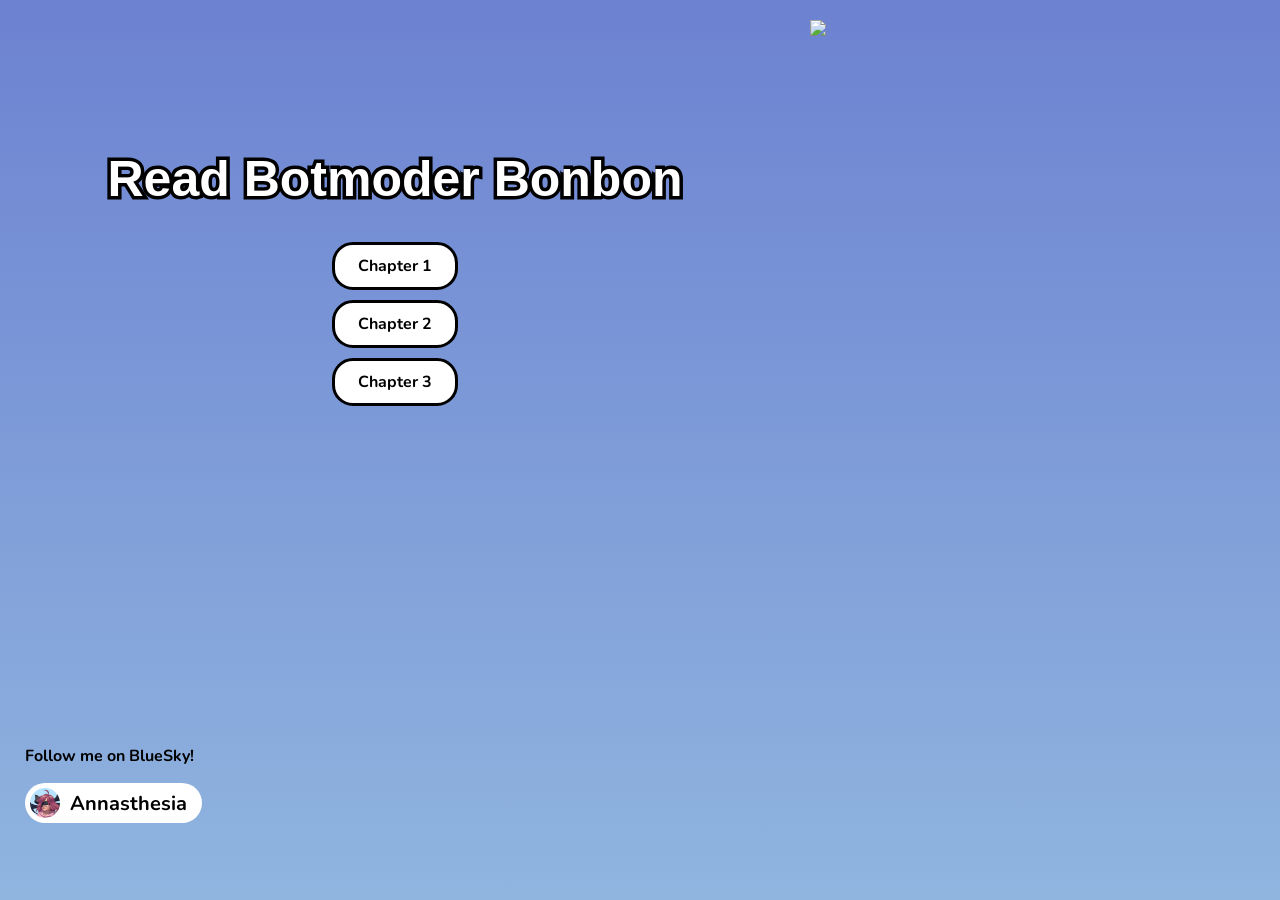
==== index.html @ 61ef23ca "chapter 3 release" ====
<!DOCTYPE html>

<html lang="en">
<head>
    <meta charset="utf-8" />
    <meta name="author" content="Anna"/>
    <meta name="keywords" content="botmoder, bonbon, comic"/>
    <meta name="description" content="Botmoder Bonbon is a webcomic about a girl who goes outside for the first time and gains the ability to become a robot."/>
    <title>Botmoder Bonbon</title>
    
    <meta property="og:image:secure_url" content="https://dazypatch.github.io/annasthesia/images/bonnie-jump.jpg" />
    <meta property="og:image" content="https://dazypatch.github.io/annasthesia/images/bonnie-jump.jpg" />
    <meta property="og:title" content="Read Botmoder Bonbon Online" />
    <meta property="og:site_name" content="Botmoder Bonbon" />
    <meta property="og:description" content="Botmoder Bonbon is a webcomic about a girl who goes outside for the first time and gains the ability to become a robot." />
    <link rel="icon" type="image/x-icon" href="./images/favicon.ico">

    <link href='https://fonts.googleapis.com/css?family=Nunito' rel='stylesheet'>
    <link rel="stylesheet" href="./css/basicStyle.css" type="text/css" media="all" />
    
    <script type="text/javascript" src="./js/globalVariables.js"></script>
    <script type="text/javascript" src="./js/includeExtension.js"></script>
    
</head>
<body>

    
    <div class="full-width">
    
        <div class="main-container">

            <div class="menu-container">

                <h1 class="read-botmoder fix-stroke">Read Botmoder Bonbon</h1>
                    
                <a class="backButton" href = "./Readers/read.html?ch=1">
                    Chapter 1
                </a>
                <a class="backButton" href = "./Readers/read.html?ch=2">
                    Chapter 2
                </a>
                <a class="backButton" href = "./Readers/read.html?ch=3">
                    Chapter 3
                </a>
            </div>
            
            <div class="img-container">
                <img src="./images/coverPlaceholder.png" class="cover-image">
            </div>

        </div>

        <div class="bottom-bar">
            <p>Follow me on BlueSky!</p>
            <a href="https://bsky.app/profile/annasthesia.bsky.social">
                <img src="./images/bskypfp.png" class="bsky-pfp">
                <div class="bsky-name">Annasthesia</div>
            </a>

        </div>
    </div>

    
    


</body>
</html>
---- css/basicStyle.css ----
:root{
    --back-button-container-height: 60px;
}
.website-logo{
    width: 200px;
}
body{
    background-color:rgb(132, 190, 255);
    margin: 0;

}
.full-width{
    background-image: linear-gradient(to bottom, rgb(108, 130, 209), rgb(144, 181, 223));
    height:100vh;
    /* background-image: linear-gradient(to bottom, rgb(224, 235, 255), rgb(132, 190, 255)); */
    /* background-color: rgb(108, 130, 209); */
}
.main-header{
    /* display:none; */
    position:fixed;
    background: none;
}
.main-container{
    display:flex;
    height: 80%;
}
.menu-container{
    flex:2;
}
@media (max-width: 1000px) {
    .img-container{
        overflow:hidden;
        /* height:700px !important; */
        display:block;
        width: 50%;
        /* height:100% !important; */
    }
    .cover-image{
        width: 100%;
        object-fit: contain;
    }
    .menu-container{
        width:50%;
        padding-bottom:150px;
    }
    .main-container{
        display:flex;
    }
    .read-botmoder{
        margin: 0 !important;
        padding: 300px 0 0 0;
    }
    :root{
        --back-button-container-height : 120px;
    }
    .backButton{
        font-size:x-large;
    }
}

.img-container{
    /* position:sticky; */
    /* top:0px; */
    /* display:flex; */
    /* flex:1; */
    /* height: 100vh; */
    width: 450px;
    padding: 20px;
}
.cover-image{
    /* height: 100%; */
    /* width:100%; */
    height:100%;
    width:auto;
}


.read-botmoder{
    font: bold 50px Arial;
    color:white;
    margin-top:150px;
    text-align:center;
    -webkit-text-stroke: 7px black;

}
.fix-stroke {
   paint-order: stroke fill;
}

.backButton{

    

    height: calc(var(--back-button-container-height) * 0.7);
    width: calc(var(--back-button-container-height) * 2);
    background-color: white;
    border: 3px black solid;
    border-radius: calc(var(--back-button-container-height) * 0.35);
    margin: 10px auto;
    display: block;
    align-content:center;
    text-align:center;
    color: black;
    /* position:fixed; */

    text-decoration: none;
    font-family: "Nunito";
    font-weight: bold;

}

.hidden{
    display:none;
}

.bottom-bar{
    width:20%;
    height:15vh;
    margin:25px;
    margin-bottom:0px;
    
}
.bottom-bar p{
    text-decoration: none;
    font-family: "Nunito";
    font-weight: bold;
}
.bottom-bar a{

    background-color: white;
    border-radius:50px;
    display:inline-block;


    display:inline-flex;
    padding:5px;
    padding-right:15px;
    gap:10px;
    align-items: center;

    color:black;
    font-size:20px;
    text-decoration: none;
    font-family: "Nunito";
    font-weight: bold;
}


.bottom-bar img{
    height: 30px;
    border-radius: 50%;
}
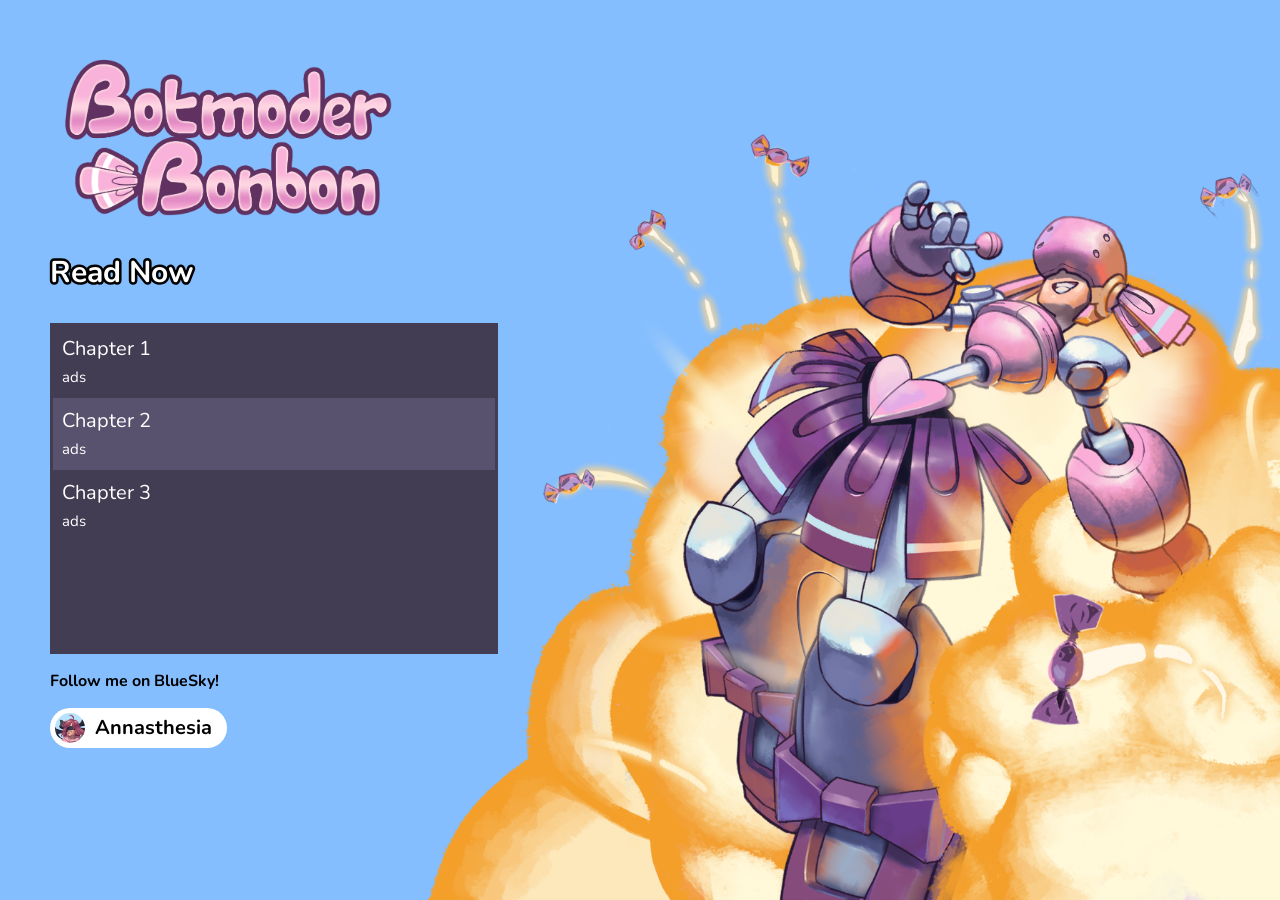
==== commit ce9d4b25: "improved ui" ====
--- a/index.html
+++ b/index.html
@@ -26,38 +26,48 @@
 
     
     <div class="full-width">
-    
+        <!-- <header>
+            
+        </header> -->
+
         <div class="main-container">
+            <img src="./images/logo 1.png" class="main-website-logo">
+            <div class="menu-container">
+                
+                <p class="read-botmoder fix-stroke">Read Now</p>
+                <ul>
+                    <li>
+                        <a class="backButton" href = "./Readers/read.html?ch=1">
+                            Chapter 1 <br><span>ads</span>
+                        </a>
+                    </li>
+                    <li>
+                        <a class="backButton" href = "./Readers/read.html?ch=2">
+                            Chapter 2 <br><span>ads</span>
+                        </a>
+                    </li>
+                    <li>
+                        <a class="backButton" href = "./Readers/read.html?ch=3">
+                            Chapter 3 <br><span>ads</span>
+                        </a>
+                    </li>
+                </ul>
+            </div>
+            
 
-            <div class="menu-container">
-
-                <h1 class="read-botmoder fix-stroke">Read Botmoder Bonbon</h1>
-                    
-                <a class="backButton" href = "./Readers/read.html?ch=1">
-                    Chapter 1
-                </a>
-                <a class="backButton" href = "./Readers/read.html?ch=2">
-                    Chapter 2
-                </a>
-                <a class="backButton" href = "./Readers/read.html?ch=3">
-                    Chapter 3
+            <div class="bottom-bar">
+                <p>Follow me on BlueSky!</p>
+                <a href="https://bsky.app/profile/annasthesia.bsky.social">
+                    <img src="./images/bskypfp.png" class="bsky-pfp">
+                    <div class="bsky-name">Annasthesia</div>
                 </a>
             </div>
-            
-            <div class="img-container">
-                <img src="./images/coverPlaceholder.png" class="cover-image">
-            </div>
-
         </div>
 
-        <div class="bottom-bar">
-            <p>Follow me on BlueSky!</p>
-            <a href="https://bsky.app/profile/annasthesia.bsky.social">
-                <img src="./images/bskypfp.png" class="bsky-pfp">
-                <div class="bsky-name">Annasthesia</div>
-            </a>
+        <div class="img-container">
+            <img src="./images/main-screen-art.png" class="cover-image">
+        </div>
 
-        </div>
     </div>
 
     
--- a/css/basicStyle.css
+++ b/css/basicStyle.css
@@ -3,137 +3,184 @@
 }
 .website-logo{
     width: 200px;
+}
+.main-website-logo{
+    width: 80%;
 }
 body{
     background-color:rgb(132, 190, 255);
     margin: 0;
+    overflow-x:hidden;
 
 }
 .full-width{
-    background-image: linear-gradient(to bottom, rgb(108, 130, 209), rgb(144, 181, 223));
-    height:100vh;
-    /* background-image: linear-gradient(to bottom, rgb(224, 235, 255), rgb(132, 190, 255)); */
-    /* background-color: rgb(108, 130, 209); */
-}
+    min-height:100vh;
+    width:100%;
+    display:flex;
+}
+
+
 .main-header{
     /* display:none; */
     position:fixed;
     background: none;
 }
 .main-container{
+    z-index: 1;
+    margin:50px;
     display:flex;
-    height: 80%;
-}
-.menu-container{
-    flex:2;
-}
+    flex-direction: column;
+    
+    width:35%;
+}
+
+ul {
+    border: 3px solid #433d54;
+    background-color: #433d54;
+    list-style-type: none;
+    /* padding-left:0px; */
+    padding: 0px;
+    margin: 0px;
+    min-height:325px;
+}
+li:nth-child(odd){background-color: #433d54;}
+li:nth-child(even){background-color: #59526e;}
+li a:hover {
+    background-color: #a99dca;
+    color:black;
+}
+li a{
+    display:block;
+    padding:9px;
+    box-sizing:border-box; 
+
+    align-content:center;
+    font-size:20px;
+    color: white;
+
+    text-decoration: none;
+    font-family: "Nunito";
+}
+li a span{
+    font-size:15px;
+    /* padding:0; */
+}
+
+
+
 @media (max-width: 1000px) {
-    .img-container{
-        overflow:hidden;
-        /* height:700px !important; */
-        display:block;
-        width: 50%;
-        /* height:100% !important; */
-    }
-    .cover-image{
-        width: 100%;
-        object-fit: contain;
+    .main-container{
+        width:100% ;
+        margin:0;
+        padding:50px;
+        box-sizing: border-box;
     }
     .menu-container{
-        width:50%;
-        padding-bottom:150px;
-    }
-    .main-container{
-        display:flex;
-    }
-    .read-botmoder{
-        margin: 0 !important;
-        padding: 300px 0 0 0;
-    }
-    :root{
-        --back-button-container-height : 120px;
-    }
-    .backButton{
-        font-size:x-large;
-    }
+        width:100%;
+    }
+    .full-width{
+        flex-direction: column;
+        overflow-x:hidden;
+    }
+    .img-container img{
+        position:static !important;
+        display:block !important;
+        /* bottom:0; */
+        /* height:1000px; */
+    }
+    .img-container {
+        display:block !important;
+        position:static !important;
+        /* right:25%; */
+        /* bottom:0; */
+    }
+
+    .menu-container  a{
+        font-size: 50px;
+    }
+    .menu-container  p{
+        font-size: 50px;
+        -webkit-text-stroke: 10px black;
+    }
+    li a span{
+        font-size: 40px;
+    }
+    .bottom-bar p{
+        font-size: 40px;
+    }
+    .bottom-bar a div{
+        font-size: 40px;
+    }
+
 }
 
 .img-container{
-    /* position:sticky; */
-    /* top:0px; */
-    /* display:flex; */
-    /* flex:1; */
-    /* height: 100vh; */
-    width: 450px;
-    padding: 20px;
-}
-.cover-image{
-    /* height: 100%; */
-    /* width:100%; */
-    height:100%;
-    width:auto;
-}
+
+    display:flex;
+    position:relative;
+    right:25%;
+    bottom:0;
+    z-index: 0;
+
+}
+.img-container img{
+    position:absolute;
+    /* background-color:blue; */
+    bottom:0;
+    height:1000px;
+    /* right:75%; */
+    /* left:0; */
+}
+
 
 
 .read-botmoder{
-    font: bold 50px Arial;
+    /* font: bold 50px Arial; */
+    text-decoration: none;
+    font-family: "Nunito";
+    font-weight: bold;
+    font-size: 30px;
     color:white;
-    margin-top:150px;
-    text-align:center;
-    -webkit-text-stroke: 7px black;
+    /* margin-top:150px; */
+    /* text-align:center; */
+    -webkit-text-stroke: 5px black;
 
 }
 .fix-stroke {
    paint-order: stroke fill;
 }
 
-.backButton{
-
-    
-
-    height: calc(var(--back-button-container-height) * 0.7);
-    width: calc(var(--back-button-container-height) * 2);
-    background-color: white;
-    border: 3px black solid;
-    border-radius: calc(var(--back-button-container-height) * 0.35);
-    margin: 10px auto;
-    display: block;
-    align-content:center;
-    text-align:center;
-    color: black;
-    /* position:fixed; */
-
-    text-decoration: none;
-    font-family: "Nunito";
-    font-weight: bold;
-
-}
+
 
 .hidden{
     display:none;
 }
 
-.bottom-bar{
-    width:20%;
-    height:15vh;
-    margin:25px;
-    margin-bottom:0px;
-    
-}
+footer{
+    width:100%;
+    /* height:15vh; */
+    height: 150px;
+    background-color: rgb(108, 130, 209);
+}
+
+
 .bottom-bar p{
     text-decoration: none;
     font-family: "Nunito";
     font-weight: bold;
+    /* box-sizing:border-box; */
+    /* margin:0px; */
 }
 .bottom-bar a{
 
     background-color: white;
     border-radius:50px;
-    display:inline-block;
+    /* display:inline-block; */
 
 
     display:inline-flex;
     padding:5px;
+    box-sizing:border-box;
     padding-right:15px;
     gap:10px;
     align-items: center;
@@ -150,3 +197,4 @@
     height: 30px;
     border-radius: 50%;
 }
+
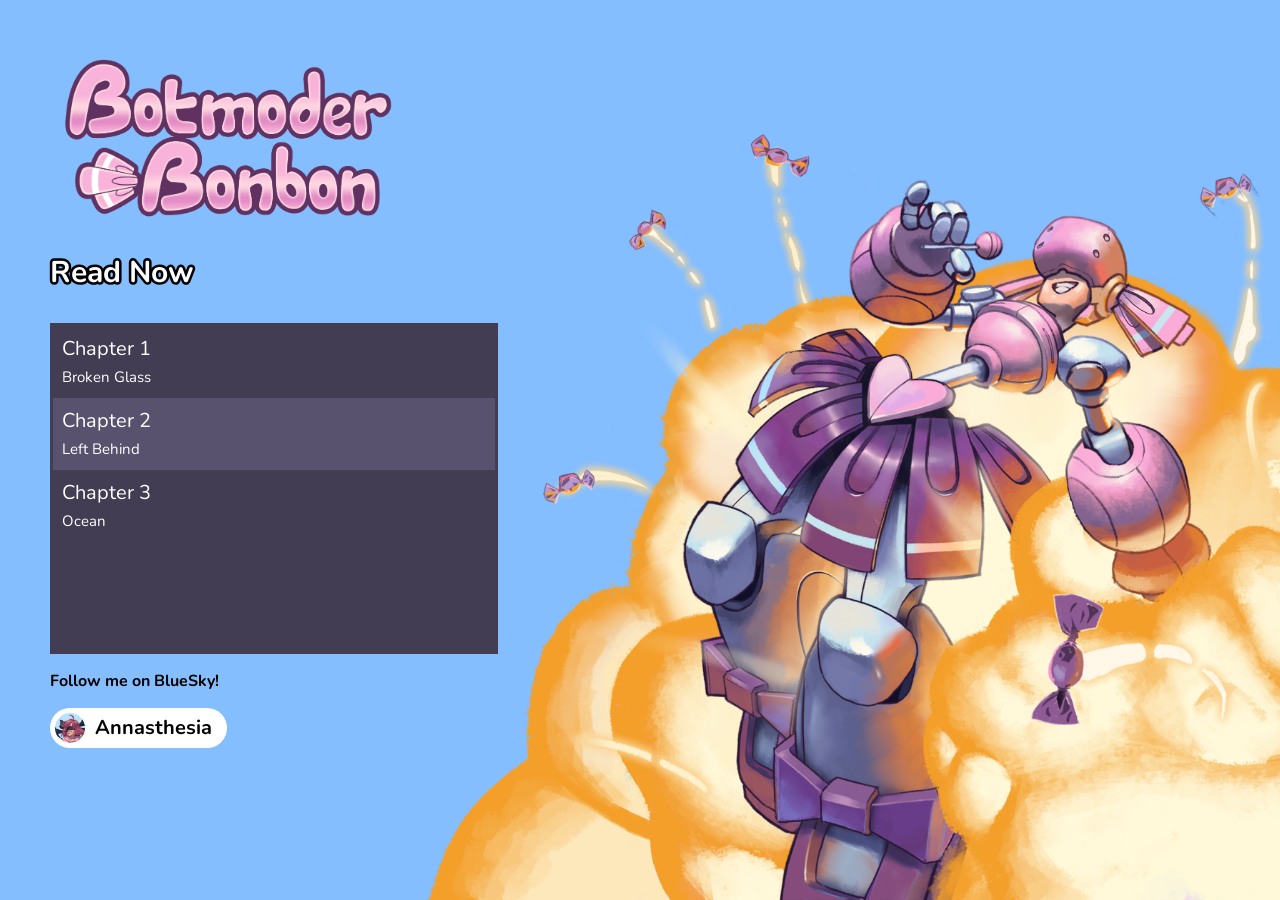
==== commit 699e739d: "added chapter titles" ====
--- a/index.html
+++ b/index.html
@@ -38,17 +38,17 @@
                 <ul>
                     <li>
                         <a class="backButton" href = "./Readers/read.html?ch=1">
-                            Chapter 1 <br><span>ads</span>
+                            Chapter 1<br><span>Broken Glass</span>
                         </a>
                     </li>
                     <li>
                         <a class="backButton" href = "./Readers/read.html?ch=2">
-                            Chapter 2 <br><span>ads</span>
+                            Chapter 2<br><span>Left Behind</span>
                         </a>
                     </li>
                     <li>
                         <a class="backButton" href = "./Readers/read.html?ch=3">
-                            Chapter 3 <br><span>ads</span>
+                            Chapter 3<br><span>Ocean</span>
                         </a>
                     </li>
                 </ul>
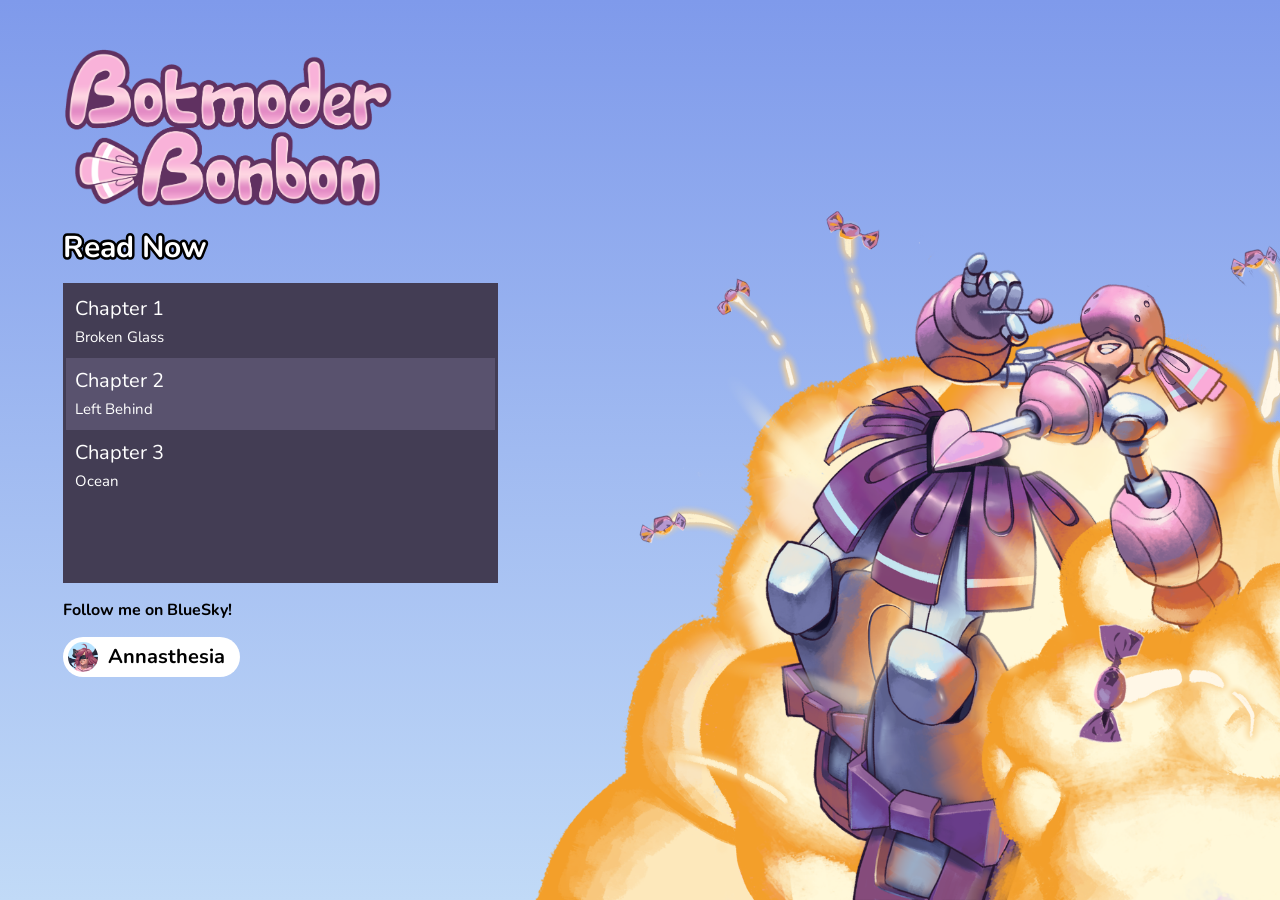
==== commit e8a74f4d: "css refactoring and mobile end page improvement" ====
--- a/index.html
+++ b/index.html
@@ -17,6 +17,9 @@
 
     <link href='https://fonts.googleapis.com/css?family=Nunito' rel='stylesheet'>
     <link rel="stylesheet" href="./css/basicStyle.css" type="text/css" media="all" />
+    <link rel="stylesheet" href="./css/button.css" type="text/css" media="all" />
+    <link rel="stylesheet" href="./css/bskyLink.css" type="text/css" media="all" />
+    <link rel="stylesheet" href="./css/chapterList.css" type="text/css" media="all" />
     
     <script type="text/javascript" src="./js/globalVariables.js"></script>
     <script type="text/javascript" src="./js/includeExtension.js"></script>
@@ -37,17 +40,17 @@
                 <p class="read-botmoder fix-stroke">Read Now</p>
                 <ul>
                     <li>
-                        <a class="backButton" href = "./Readers/read.html?ch=1">
+                        <a class="" href = "./Readers/read.html?ch=1">
                             Chapter 1<br><span>Broken Glass</span>
                         </a>
                     </li>
                     <li>
-                        <a class="backButton" href = "./Readers/read.html?ch=2">
+                        <a class="" href = "./Readers/read.html?ch=2">
                             Chapter 2<br><span>Left Behind</span>
                         </a>
                     </li>
                     <li>
-                        <a class="backButton" href = "./Readers/read.html?ch=3">
+                        <a class="" href = "./Readers/read.html?ch=3">
                             Chapter 3<br><span>Ocean</span>
                         </a>
                     </li>
--- a/css/basicStyle.css
+++ b/css/basicStyle.css
@@ -1,9 +1,3 @@
-:root{
-    --back-button-container-height: 60px;
-}
-.website-logo{
-    width: 200px;
-}
 .main-website-logo{
     width: 80%;
 }
@@ -14,58 +8,55 @@
 
 }
 .full-width{
+    background-image: linear-gradient(to bottom, rgb(127, 154, 235), rgb(193, 218, 247));
     min-height:100vh;
     width:100%;
     display:flex;
 }
 
+.bottom-bar, .menu-container{
+    margin-left:3%;
+}
 
-.main-header{
-    /* display:none; */
-    position:fixed;
-    background: none;
-}
 .main-container{
     z-index: 1;
-    margin:50px;
+    margin: 40px 50px;
     display:flex;
     flex-direction: column;
     
     width:35%;
 }
 
-ul {
-    border: 3px solid #433d54;
-    background-color: #433d54;
-    list-style-type: none;
-    /* padding-left:0px; */
-    padding: 0px;
-    margin: 0px;
-    min-height:325px;
+.img-container{
+
+    display:flex;
+    position:relative;
+    right:15%;
+    bottom:0;
+    z-index: 0;
+
 }
-li:nth-child(odd){background-color: #433d54;}
-li:nth-child(even){background-color: #59526e;}
-li a:hover {
-    background-color: #a99dca;
-    color:black;
+.img-container img{
+    position:absolute;
+    bottom:0;
+    height:900px;
 }
-li a{
-    display:block;
-    padding:9px;
-    box-sizing:border-box; 
 
-    align-content:center;
-    font-size:20px;
-    color: white;
-
+.read-botmoder{
+    /* font: bold 50px Arial; */
     text-decoration: none;
     font-family: "Nunito";
+    font-weight: bold;
+    font-size: 30px;
+    color:white;
+    margin:15px 0px;
+    /* text-align:center; */
+    -webkit-text-stroke: 5px black;
+
 }
-li a span{
-    font-size:15px;
-    /* padding:0; */
+.fix-stroke {
+   paint-order: stroke fill;
 }
-
 
 
 @media (max-width: 1000px) {
@@ -78,6 +69,17 @@
     .menu-container{
         width:100%;
     }
+    .menu-container  a{
+        font-size: 50px;
+    }
+    .menu-container  p{
+        font-size: 50px;
+        -webkit-text-stroke: 10px black;
+    }
+
+    .bottom-bar, .menu-container{
+        margin-left:0px;
+    }
     .full-width{
         flex-direction: column;
         overflow-x:hidden;
@@ -85,116 +87,19 @@
     .img-container img{
         position:static !important;
         display:block !important;
-        /* bottom:0; */
-        /* height:1000px; */
     }
     .img-container {
         display:block !important;
         position:static !important;
-        /* right:25%; */
-        /* bottom:0; */
     }
 
-    .menu-container  a{
-        font-size: 50px;
-    }
-    .menu-container  p{
-        font-size: 50px;
-        -webkit-text-stroke: 10px black;
-    }
-    li a span{
-        font-size: 40px;
-    }
-    .bottom-bar p{
-        font-size: 40px;
-    }
-    .bottom-bar a div{
-        font-size: 40px;
-    }
+    
+
 
 }
-
-.img-container{
-
-    display:flex;
-    position:relative;
-    right:25%;
-    bottom:0;
-    z-index: 0;
-
-}
-.img-container img{
-    position:absolute;
-    /* background-color:blue; */
-    bottom:0;
-    height:1000px;
-    /* right:75%; */
-    /* left:0; */
-}
-
-
-
-.read-botmoder{
-    /* font: bold 50px Arial; */
-    text-decoration: none;
-    font-family: "Nunito";
-    font-weight: bold;
-    font-size: 30px;
-    color:white;
-    /* margin-top:150px; */
-    /* text-align:center; */
-    -webkit-text-stroke: 5px black;
-
-}
-.fix-stroke {
-   paint-order: stroke fill;
-}
-
 
 
 .hidden{
     display:none;
 }
 
-footer{
-    width:100%;
-    /* height:15vh; */
-    height: 150px;
-    background-color: rgb(108, 130, 209);
-}
-
-
-.bottom-bar p{
-    text-decoration: none;
-    font-family: "Nunito";
-    font-weight: bold;
-    /* box-sizing:border-box; */
-    /* margin:0px; */
-}
-.bottom-bar a{
-
-    background-color: white;
-    border-radius:50px;
-    /* display:inline-block; */
-
-
-    display:inline-flex;
-    padding:5px;
-    box-sizing:border-box;
-    padding-right:15px;
-    gap:10px;
-    align-items: center;
-
-    color:black;
-    font-size:20px;
-    text-decoration: none;
-    font-family: "Nunito";
-    font-weight: bold;
-}
-
-
-.bottom-bar img{
-    height: 30px;
-    border-radius: 50%;
-}
-
--- a/css/button.css
+++ b/css/button.css
@@ -0,0 +1,38 @@
+:root{
+    --back-button-container-height: 60px;
+}
+@media (max-width: 1000px) {
+    /* :root{
+        --back-button-container-height : 120px;
+    } */
+     
+    .button{
+
+        font-size: 40px;
+        height: calc(var(--back-button-container-height) * 1.7) !important;
+        width: 400px !important;
+        border-radius: calc(var(--back-button-container-height) * 0.7) !important;
+        border: 7px black solid !important;
+    }
+    /* .backButtonContainer.backButtonHidden .backButton{
+        translate: 0 calc(var(--back-button-container-height) * -2) !important;
+    } */
+}
+.button{
+    height: calc(var(--back-button-container-height) * 0.7);
+    width: calc(var(--back-button-container-height) * 3);
+    
+    background-color: white;
+    border: 3px black solid;
+    border-radius: calc(var(--back-button-container-height) * 0.35);
+    margin: 10px auto;
+    display: block;
+    align-content:center;
+    text-align:center;
+    color: black;
+
+    text-decoration: none;
+    font-family: "Nunito";
+    font-weight: bold;
+
+}
--- a/css/bskyLink.css
+++ b/css/bskyLink.css
@@ -0,0 +1,45 @@
+.bottom-bar img{
+    height: 30px;
+    border-radius: 50%;
+}
+
+.bottom-bar p{
+    text-decoration: none;
+    font-family: "Nunito";
+    font-weight: bold;
+}
+.bottom-bar a{
+
+    background-color: white;
+    border-radius:50px;
+
+
+    display:inline-flex;
+    padding:5px;
+    box-sizing:border-box;
+    padding-right:15px;
+    gap:10px;
+    align-items: center;
+
+    color:black;
+    font-size:20px;
+    text-decoration: none;
+    font-family: "Nunito";
+    font-weight: bold;
+}
+
+@media (max-width: 1000px) {
+    .bottom-bar p{
+        font-size: 40px;
+    }
+    .bottom-bar a div{
+        font-size: 40px;
+        height:55px; 
+    }
+    .bottom-bar img{
+        height: 55px !important;
+        border-radius: 50%;
+    }
+
+
+}
--- a/css/chapterList.css
+++ b/css/chapterList.css
@@ -0,0 +1,40 @@
+ul {
+    border: 3px solid #433d54;
+    box-sizing: border-box;
+    background-color: #433d54;
+    list-style-type: none;
+    /* padding-left:0px; */
+    padding: 0px;
+    margin: 0px;
+    min-height:300px;
+}
+li:nth-child(odd){background-color: #433d54;}
+li:nth-child(even){background-color: #59526e;}
+li a:hover {
+    background-color: #a99dca;
+    color:black;
+}
+li a{
+    display:block;
+    padding:9px;
+    box-sizing:border-box; 
+
+    align-content:center;
+    font-size:20px;
+    color: white;
+
+    text-decoration: none;
+    font-family: "Nunito";
+}
+li a span{
+    font-size:15px;
+    /* padding:0; */
+}
+
+@media (max-width: 1000px) {
+    li a span{
+        font-size: 40px;
+    }
+
+
+}
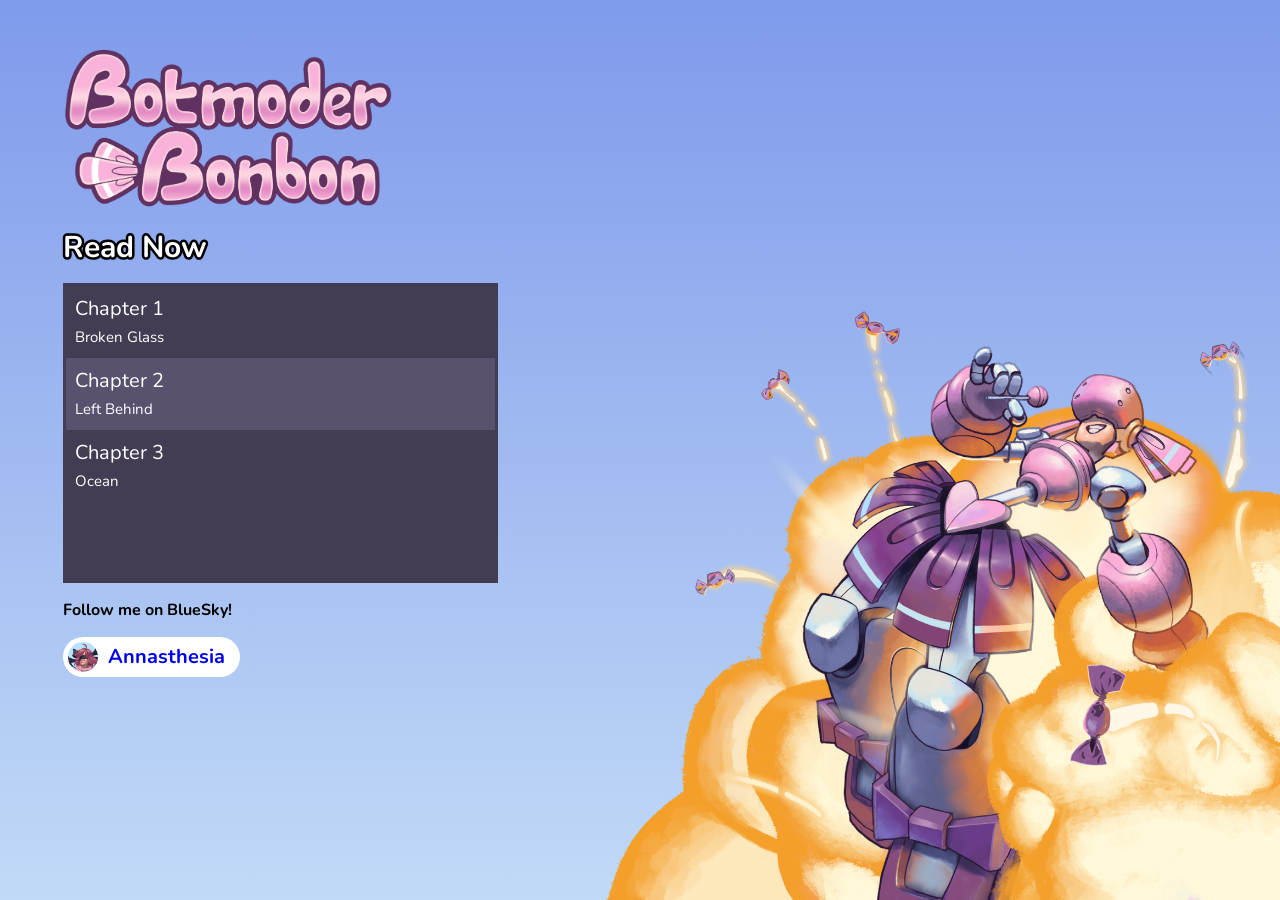
==== commit ce18db12: "minor changes and refactoring" ====
--- a/index.html
+++ b/index.html
@@ -3,10 +3,12 @@
 <html lang="en">
 <head>
     <meta charset="utf-8" />
-    <meta name="author" content="Anna"/>
+    <meta name="author" content="Annasthesia"/>
     <meta name="keywords" content="botmoder, bonbon, comic"/>
     <meta name="description" content="Botmoder Bonbon is a webcomic about a girl who goes outside for the first time and gains the ability to become a robot."/>
     <title>Botmoder Bonbon</title>
+
+    <meta content="width=device-width, initial-scale=1" name="viewport" />
     
     <meta property="og:image:secure_url" content="https://dazypatch.github.io/annasthesia/images/bonnie-jump.jpg" />
     <meta property="og:image" content="https://dazypatch.github.io/annasthesia/images/bonnie-jump.jpg" />
@@ -15,7 +17,10 @@
     <meta property="og:description" content="Botmoder Bonbon is a webcomic about a girl who goes outside for the first time and gains the ability to become a robot." />
     <link rel="icon" type="image/x-icon" href="./images/favicon.ico">
 
-    <link href='https://fonts.googleapis.com/css?family=Nunito' rel='stylesheet'>
+    <link rel="preconnect" href="https://fonts.googleapis.com">
+    <link rel="preconnect" href="https://fonts.gstatic.com" crossorigin>
+    <link href="https://fonts.googleapis.com/css2?family=Nunito:ital,wght@0,200..1000;1,200..1000&display=swap" rel="stylesheet">
+
     <link rel="stylesheet" href="./css/basicStyle.css" type="text/css" media="all" />
     <link rel="stylesheet" href="./css/button.css" type="text/css" media="all" />
     <link rel="stylesheet" href="./css/bskyLink.css" type="text/css" media="all" />
@@ -62,7 +67,7 @@
                 <p>Follow me on BlueSky!</p>
                 <a href="https://bsky.app/profile/annasthesia.bsky.social">
                     <img src="./images/bskypfp.png" class="bsky-pfp">
-                    <div class="bsky-name">Annasthesia</div>
+                    Annasthesia
                 </a>
             </div>
         </div>
--- a/css/basicStyle.css
+++ b/css/basicStyle.css
@@ -1,17 +1,25 @@
 .main-website-logo{
     width: 80%;
+}
+
+.nunito-text{
+  font-family: "Nunito", sans-serif;
+  font-optical-sizing: auto;
+  font-weight: 800;
+  font-style: normal;
+
 }
 body{
     background-color:rgb(132, 190, 255);
     margin: 0;
-    overflow-x:hidden;
-
+    overflow-x: hidden;
 }
 .full-width{
     background-image: linear-gradient(to bottom, rgb(127, 154, 235), rgb(193, 218, 247));
     min-height:100vh;
     width:100%;
     display:flex;
+    justify-content: space-between;;
 }
 
 .bottom-bar, .menu-container{
@@ -23,60 +31,69 @@
     margin: 40px 50px;
     display:flex;
     flex-direction: column;
-    
     width:35%;
+    /* min-width:400px; */
+    /* width: 520px; */
 }
 
 .img-container{
-
     display:flex;
     position:relative;
-    right:15%;
+    right:0;
     bottom:0;
     z-index: 0;
+    /* background-color:red; */
+    /* width:100%; */
+    flex-grow:1;
 
 }
 .img-container img{
     position:absolute;
     bottom:0;
-    height:900px;
+    /* height:900px; */
+    /* right:-300px; */
+    width:150%;
+    /* height:120vh; */
+    /* width:120vw; */
+    /* left:-940px; */
+    right: -37%;
 }
 
 .read-botmoder{
-    /* font: bold 50px Arial; */
     text-decoration: none;
-    font-family: "Nunito";
-    font-weight: bold;
+    font-family: "Nunito", sans-serif;
+    font-optical-sizing: auto;
+    font-weight: 700;
+    font-style: normal;
     font-size: 30px;
+
     color:white;
     margin:15px 0px;
-    /* text-align:center; */
     -webkit-text-stroke: 5px black;
-
 }
 .fix-stroke {
    paint-order: stroke fill;
 }
 
 
-@media (max-width: 1000px) {
+@media (max-width: 768px) {
+    .main-website-logo{
+        width: 80%;
+        align-self:center;
+    }
     .main-container{
         width:100% ;
         margin:0;
-        padding:50px;
+        padding:20px;
         box-sizing: border-box;
     }
     .menu-container{
         width:100%;
     }
-    .menu-container  a{
-        font-size: 50px;
+    .menu-container  p{
+        font-size: 20px;
+        -webkit-text-stroke: 4px black;
     }
-    .menu-container  p{
-        font-size: 50px;
-        -webkit-text-stroke: 10px black;
-    }
-
     .bottom-bar, .menu-container{
         margin-left:0px;
     }
@@ -84,18 +101,15 @@
         flex-direction: column;
         overflow-x:hidden;
     }
-    .img-container img{
-        position:static !important;
-        display:block !important;
+
+    .img-container {
+        align-self:flex-end;
+        /* height: 300px; */
+        height:70vw;
+        /* background-color:red; */
+        width:100%;
+        /* width:800px; */
     }
-    .img-container {
-        display:block !important;
-        position:static !important;
-    }
-
-    
-
-
 }
 
 
--- a/css/button.css
+++ b/css/button.css
@@ -1,23 +1,7 @@
 :root{
     --back-button-container-height: 60px;
 }
-@media (max-width: 1000px) {
-    /* :root{
-        --back-button-container-height : 120px;
-    } */
-     
-    .button{
 
-        font-size: 40px;
-        height: calc(var(--back-button-container-height) * 1.7) !important;
-        width: 400px !important;
-        border-radius: calc(var(--back-button-container-height) * 0.7) !important;
-        border: 7px black solid !important;
-    }
-    /* .backButtonContainer.backButtonHidden .backButton{
-        translate: 0 calc(var(--back-button-container-height) * -2) !important;
-    } */
-}
 .button{
     height: calc(var(--back-button-container-height) * 0.7);
     width: calc(var(--back-button-container-height) * 3);
@@ -35,4 +19,19 @@
     font-family: "Nunito";
     font-weight: bold;
 
+}
+
+@media (max-width: 768px) {
+    /* :root{
+        --back-button-container-height : 120px;
+    } */
+     
+    .button{
+        flex-shrink:1;
+        font-size: 16px;
+        /* height: calc(var(--back-button-container-height) * 0.7) ; */
+        /* width: 160px; */
+        border-radius: calc(var(--back-button-container-height) * 0.35) ;
+        border: 2px black solid;
+    }
 }
--- a/css/bskyLink.css
+++ b/css/bskyLink.css
@@ -3,10 +3,14 @@
     border-radius: 50%;
 }
 
-.bottom-bar p{
-    text-decoration: none;
+.bottom-bar{
     font-family: "Nunito";
     font-weight: bold;
+    color:black;
+}
+
+.bottom-bar a:visited{
+    color:black;
 }
 .bottom-bar a{
 
@@ -16,28 +20,23 @@
 
     display:inline-flex;
     padding:5px;
-    box-sizing:border-box;
     padding-right:15px;
     gap:10px;
-    align-items: center;
-
-    color:black;
+    align-items:center;
     font-size:20px;
     text-decoration: none;
-    font-family: "Nunito";
-    font-weight: bold;
 }
 
-@media (max-width: 1000px) {
+@media (max-width: 768px) {
     .bottom-bar p{
-        font-size: 40px;
+        font-size: 16px;
     }
-    .bottom-bar a div{
-        font-size: 40px;
-        height:55px; 
+    .bottom-bar a{
+        font-size: 16px;
+        height:20px; 
     }
     .bottom-bar img{
-        height: 55px !important;
+        height: 20px;
         border-radius: 50%;
     }
 
--- a/css/chapterList.css
+++ b/css/chapterList.css
@@ -11,7 +11,7 @@
 li:nth-child(odd){background-color: #433d54;}
 li:nth-child(even){background-color: #59526e;}
 li a:hover {
-    background-color: #a99dca;
+    background-color: #c8bde4;
     color:black;
 }
 li a{
@@ -31,9 +31,12 @@
     /* padding:0; */
 }
 
-@media (max-width: 1000px) {
+@media (max-width: 768px) {
     li a span{
-        font-size: 40px;
+        font-size: 16px;
+    }
+    li a{
+        font-size: 20px;
     }
 
 
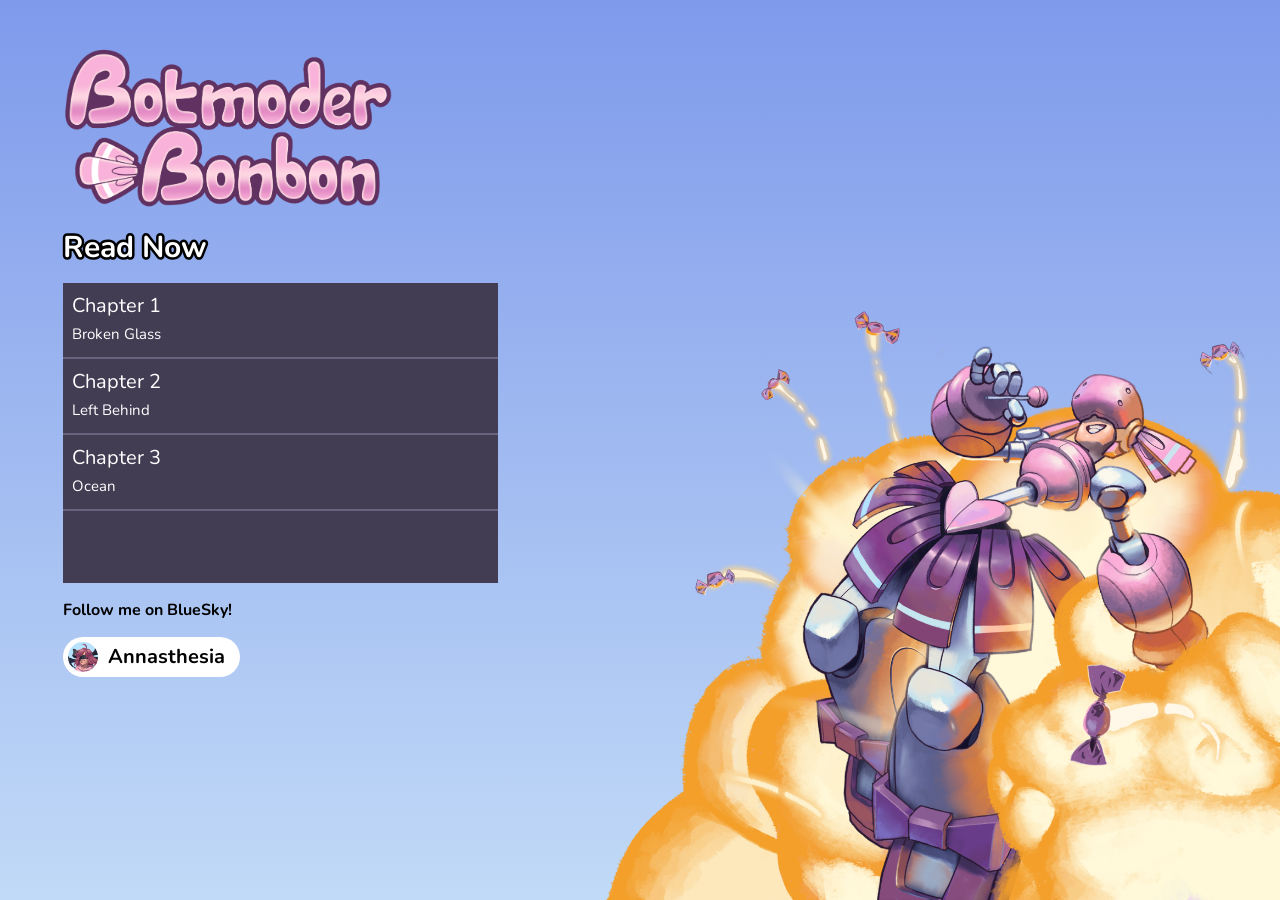
==== commit 86a4d869: "minor tweaks" ====
--- a/index.html
+++ b/index.html
@@ -46,17 +46,20 @@
                 <ul>
                     <li>
                         <a class="" href = "./Readers/read.html?ch=1">
-                            Chapter 1<br><span>Broken Glass</span>
+                            <p>Chapter 1<br><span>Broken Glass</span></p>
+                            <!-- <img src="./images/bskypfp.png"> -->
                         </a>
                     </li>
                     <li>
                         <a class="" href = "./Readers/read.html?ch=2">
-                            Chapter 2<br><span>Left Behind</span>
+                            <p>Chapter 2<br><span>Left Behind</span></p>
+                            <!-- <img src="./images/bskypfp.png"> -->
                         </a>
                     </li>
                     <li>
                         <a class="" href = "./Readers/read.html?ch=3">
-                            Chapter 3<br><span>Ocean</span>
+                            <p>Chapter 3<br><span>Ocean</span></p>
+                            <!-- <img src="./images/bskypfp.png"> -->
                         </a>
                     </li>
                 </ul>
@@ -65,7 +68,7 @@
 
             <div class="bottom-bar">
                 <p>Follow me on BlueSky!</p>
-                <a href="https://bsky.app/profile/annasthesia.bsky.social">
+                <a href="https://bsky.app/profile/annasthesia.bsky.social" target="_blank" rel="noopener noreferrer">
                     <img src="./images/bskypfp.png" class="bsky-pfp">
                     Annasthesia
                 </a>
--- a/css/basicStyle.css
+++ b/css/basicStyle.css
@@ -90,7 +90,7 @@
     .menu-container{
         width:100%;
     }
-    .menu-container  p{
+    .read-botmoder{
         font-size: 20px;
         -webkit-text-stroke: 4px black;
     }
--- a/css/bskyLink.css
+++ b/css/bskyLink.css
@@ -9,7 +9,7 @@
     color:black;
 }
 
-.bottom-bar a:visited{
+.bottom-bar a:visited, .bottom-bar a:link{
     color:black;
 }
 .bottom-bar a{
--- a/css/chapterList.css
+++ b/css/chapterList.css
@@ -1,21 +1,35 @@
+:root{
+    --link-color: #433d54;
+    --hover-color: #6a6380;
+}
+
 ul {
-    border: 3px solid #433d54;
+    /* border: 3px solid #433d54; */
     box-sizing: border-box;
     background-color: #433d54;
     list-style-type: none;
-    /* padding-left:0px; */
+ 
     padding: 0px;
     margin: 0px;
     min-height:300px;
 }
-li:nth-child(odd){background-color: #433d54;}
-li:nth-child(even){background-color: #59526e;}
+/* li:nth-child(odd){background-color: #433d54;} */
+/* li:nth-child(even){background-color: #59526e;} */
+li {
+    /* box-sizing: border-box; */
+    background-color: var(--link-color);
+    border-bottom: 2px solid var(--hover-color);
+    height:74px;
+}
 li a:hover {
-    background-color: #c8bde4;
-    color:black;
+    /* background-color: #c8bde4;
+    color:black; */
+    background-color: var(--hover-color);
 }
 li a{
-    display:block;
+    /* display:block; */
+    display:flex;
+    justify-content: space-between;
     padding:9px;
     box-sizing:border-box; 
 
@@ -25,10 +39,17 @@
 
     text-decoration: none;
     font-family: "Nunito";
+    height:100%;
+}
+li a p {
+    margin:0;
 }
 li a span{
     font-size:15px;
     /* padding:0; */
+}
+li a img{
+    height:100%;
 }
 
 @media (max-width: 768px) {
